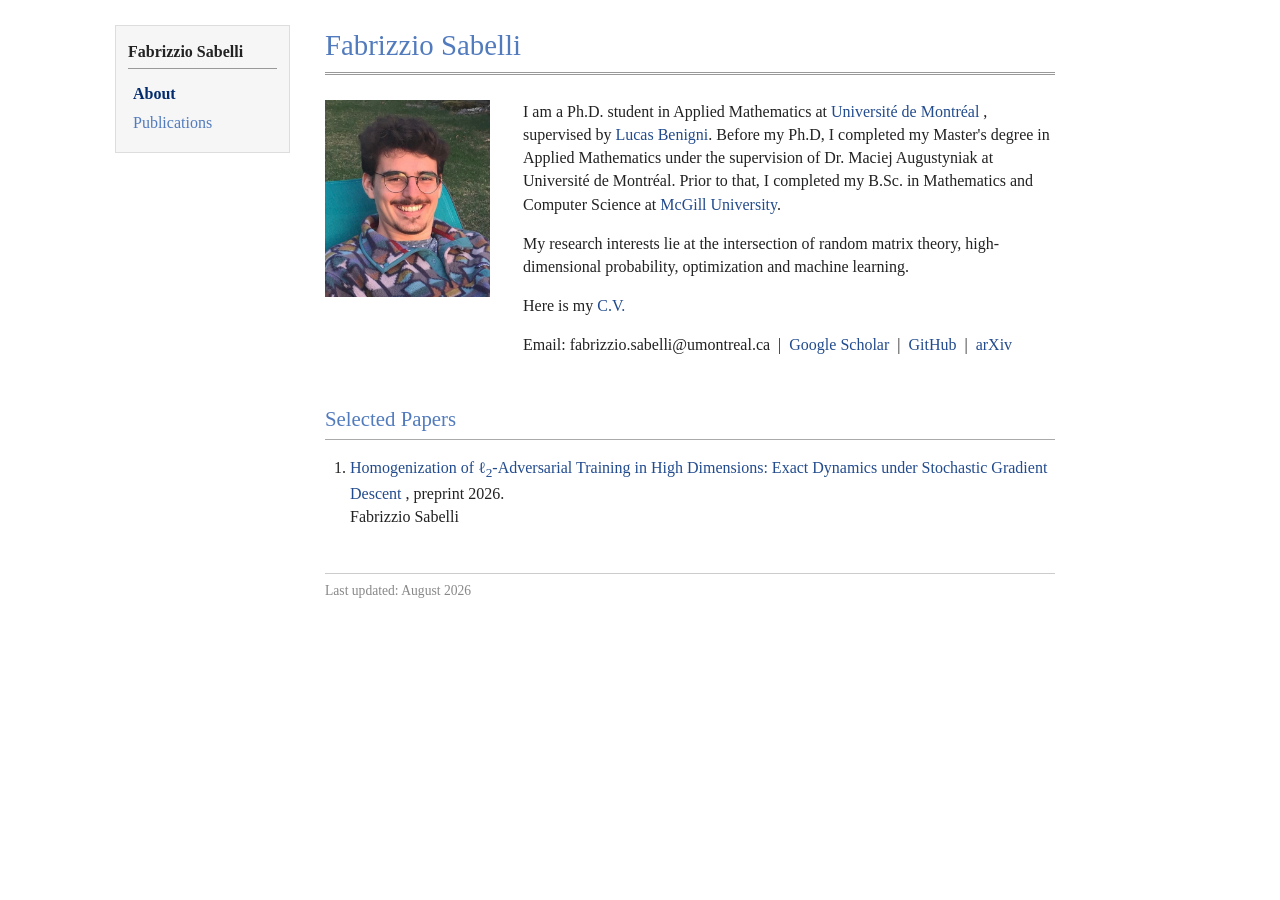
==== index.html @ 513eb80b "Update index.html" ====
<!DOCTYPE html>
<html lang="en">
<head>
    <meta charset="UTF-8">
    <meta name="viewport" content="width=device-width, initial-scale=1">

    <title>Fabrizzio Sabelli</title>

    <link rel="stylesheet" href="jemdoc.css">
</head>

<body>
<div class="page">

    <nav class="sidebar">
        <div class="menu-title">Fabrizzio Sabelli</div>

        <a class="current" href="index.html">About</a>
        <a href="publications.html">Publications</a>
    </nav>

    <main>
        <h1>Fabrizzio Sabelli</h1>

        <section class="profile">
            <img src="picture.jpeg" alt="Photograph of Fabrizzio Sabelli">

            <div>
                <p>
                    I am a Ph.D. student in Applied Mathematics at
                    <a href="https://www.umontreal.ca/" target="_blank"
            rel="noopener noreferrer">
                        Université de Montréal
                    </a>,
                    supervised by
                    <a href="https://dms.umontreal.ca/~benignil/" target="_blank"
            rel="noopener noreferrer">
                        Lucas Benigni</a>. Before my Ph.D, I completed my Master's degree in Applied Mathematics 
                  under the supervision of Dr. Maciej Augustyniak at Université de Montréal. Prior to that, I completed my B.Sc. 
                  in Mathematics and Computer Science at <a href="https://www.mcgill.ca/" target="_blank"
            rel="noopener noreferrer">
                    McGill University</a>.
                </p>

                <p>
                    My research interests lie at the intersection of random matrix theory, high-dimensional probability, optimization and machine learning. 
                </p>

                <p>
                    Here is my <a href="cv.pdf target="_blank"
            rel="noopener noreferrer">C.V.</a> 
                </p>

                <p>
                    Email: fabrizzio.sabelli@umontreal.ca
                    &nbsp;|&nbsp;
                    <a href="https://scholar.google.com/citations?user=1yBnsJMAAAAJ&hl=en" target="_blank"
            rel="noopener noreferrer">Google Scholar</a>
                    &nbsp;|&nbsp;
                    <a href="https://github.com/FabrizzioSabelli" target="_blank"
            rel="noopener noreferrer">GitHub</a>
                    &nbsp;|&nbsp;
                    <a href="https://arxiv.org/search/math?searchtype=author&query=Sabelli,+F" target="_blank"
            rel="noopener noreferrer">arXiv</a>
                </p>
            </div>
        </section>

        <h2>Selected Papers</h2>

        <ol class="publications">
            <li>
        <a
            href="https://arxiv.org/abs/2607.00207"
            target="_blank"
            rel="noopener noreferrer"
        >
            Homogenization of ℓ<sub>2</sub>-Adversarial Training in High Dimensions:
            Exact Dynamics under Stochastic Gradient Descent
        </a>, preprint 2026.
    <br>
    Fabrizzio Sabelli
    <br>

    
</li>
        </ol>

        

        <footer>
            Last updated: August 2026
        </footer>
    </main>

</div>
</body>
</html>
---- jemdoc.css ----
/* Simple academic website inspired by the classic Jemdoc layout */

* {
    box-sizing: border-box;
}

body {
    margin: 0;
    background: white;
    color: #222;
    font-family: Georgia, "Times New Roman", serif;
    font-size: 16px;
    line-height: 1.45;
}

.page {
    display: grid;
    grid-template-columns: 175px minmax(0, 800px);
    max-width: 1050px;
    min-height: 100vh;
    margin: 0 auto;
}

.sidebar {
    align-self: start;
    margin-top: 25px;
    padding: 14px 12px;
    background: #f6f6f6;
    border: 1px solid #dddddd;
}

.menu-title {
    margin-bottom: 10px;
    padding-bottom: 5px;
    border-bottom: 1px solid #999999;
    font-weight: bold;
}

.sidebar a {
    display: block;
    padding: 3px 5px;
    color: #527bbd;
    text-decoration: none;
}

.sidebar a:hover {
    text-decoration: underline;
}

.sidebar a.current {
    color: #022b6d;
    font-weight: bold;
}

main {
    padding: 25px 35px 50px;
}

h1,
h2 {
    color: #527bbd;
    font-weight: normal;
}

h1 {
    margin: 0 0 25px;
    padding-bottom: 5px;
    border-bottom: 3px double #999999;
    font-size: 1.8rem;
}

h2 {
    margin-top: 32px;
    margin-bottom: 14px;
    padding-bottom: 4px;
    border-bottom: 1px solid #aaaaaa;
    font-size: 1.3rem;
}

a {
    color: #224b8d;
    text-decoration: none;
}

a:hover {
    text-decoration: underline;
}

.profile {
    display: grid;
    grid-template-columns: 170px 1fr;
    gap: 28px;
    align-items: start;
}

.profile img {
    width: 165px;
    max-width: 100%;
    height: auto;
}

.profile p:first-child {
    margin-top: 0;
}

.publications {
    padding-left: 25px;
}

.publications li {
    margin-bottom: 17px;
}

.paper-title {
    font-weight: bold;
}

.paper-links {
    margin-top: 3px;
    font-size: 0.95rem;
}

.news-item {
    display: grid;
    grid-template-columns: 100px 1fr;
    gap: 15px;
    margin-bottom: 10px;
}

.news-date {
    color: #666666;
    white-space: nowrap;
}

footer {
    margin-top: 45px;
    padding-top: 7px;
    border-top: 1px solid #cccccc;
    color: #888888;
    font-size: 0.85rem;
}

@media (max-width: 700px) {
    .page {
        display: block;
    }

    .sidebar {
        display: flex;
        flex-wrap: wrap;
        gap: 12px;
        margin: 0;
        border-right: none;
        border-left: none;
    }

    .menu-title {
        width: 100%;
        margin-bottom: 0;
    }

    .sidebar a {
        display: inline-block;
    }

    main {
        padding: 25px 20px 40px;
    }

    .profile {
        grid-template-columns: 1fr;
    }

    .profile img {
        width: 150px;
    }

    .news-item {
        grid-template-columns: 1fr;
        gap: 1px;
    }
}
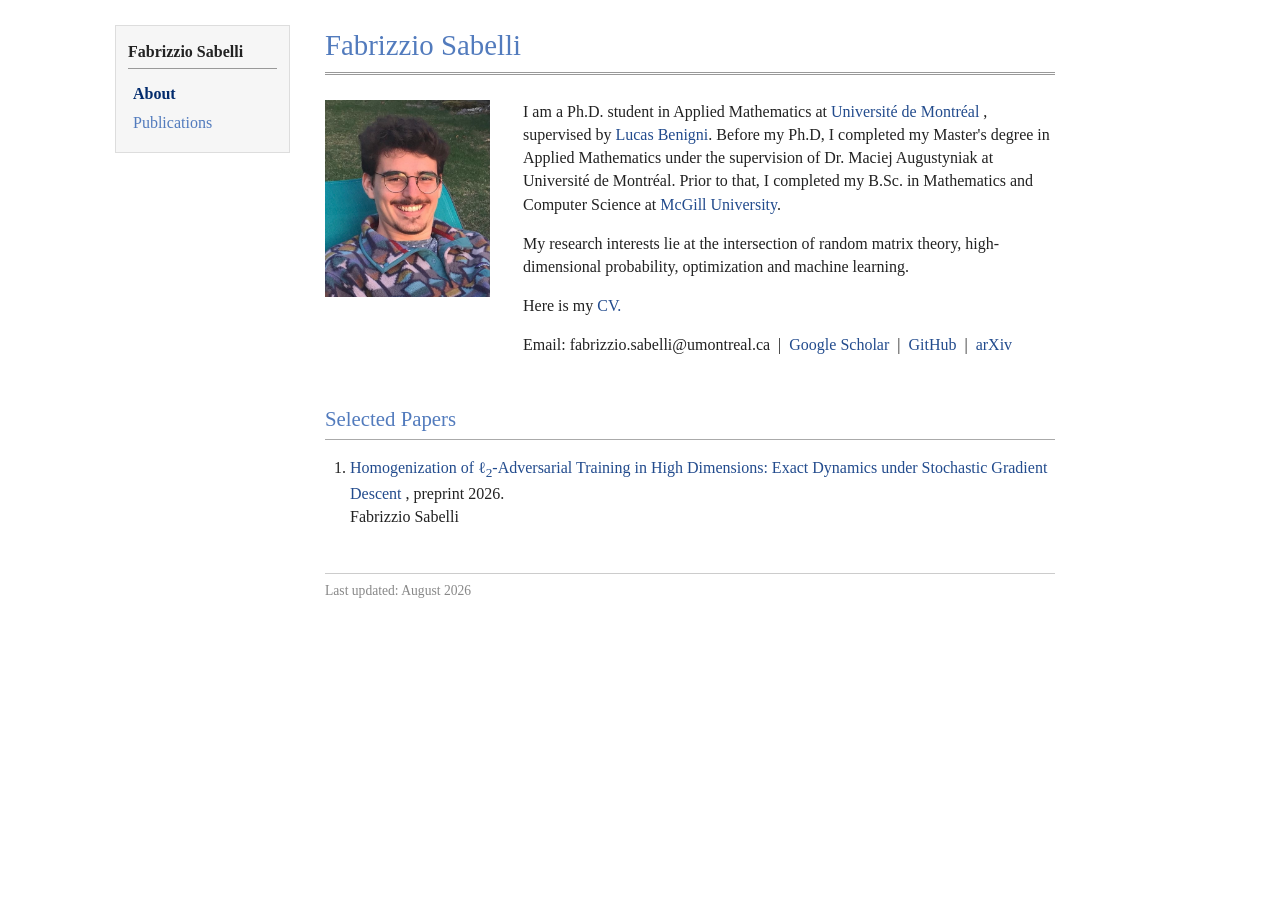
==== commit b817d653: "Update index.html" ====
--- a/index.html
+++ b/index.html
@@ -48,7 +48,7 @@
 
                 <p>
                     Here is my <a href="cv.pdf target="_blank"
-            rel="noopener noreferrer">C.V.</a> 
+            rel="noopener noreferrer">CV.</a> 
                 </p>
 
                 <p>
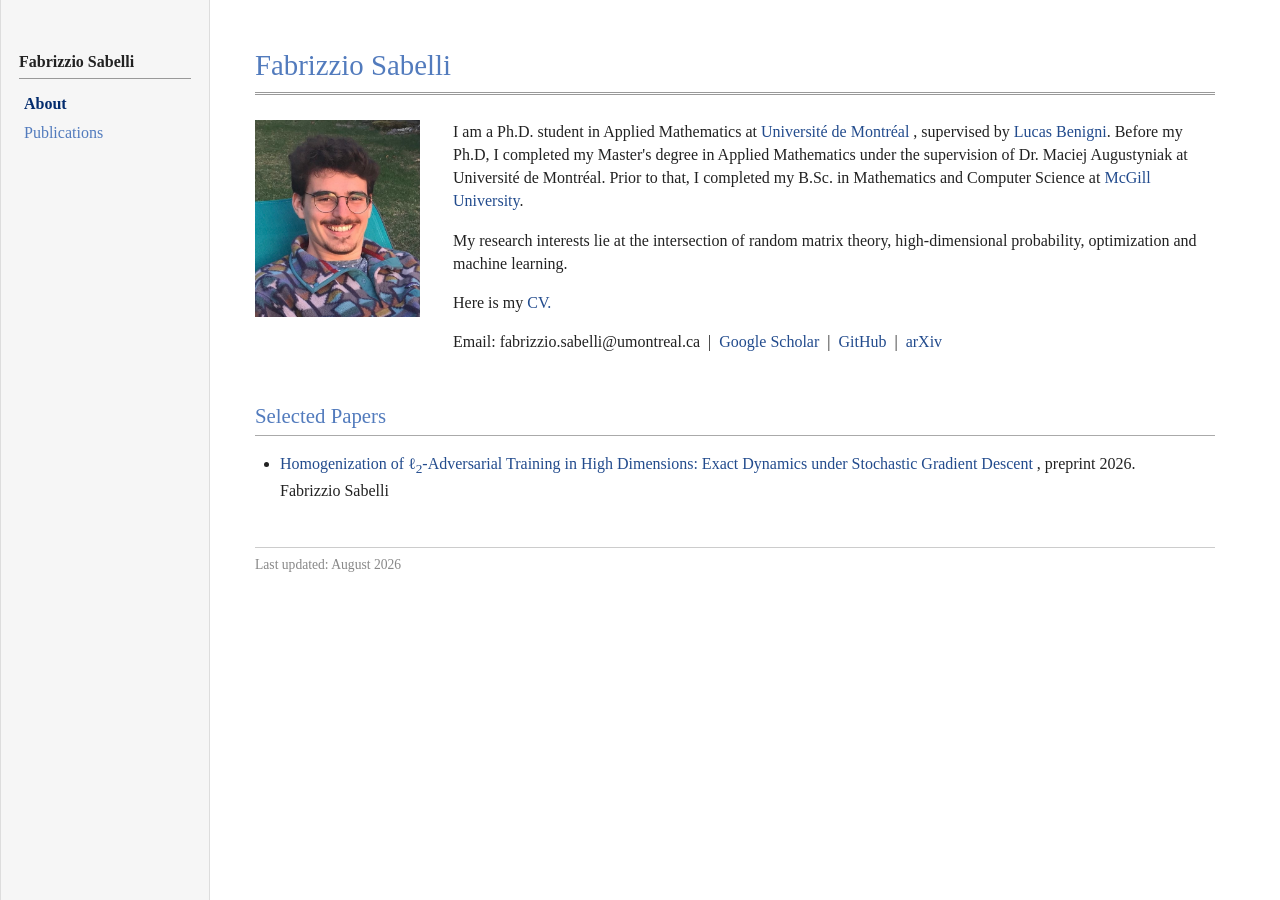
==== commit 3a1a6825: "Update index.html" ====
--- a/index.html
+++ b/index.html
@@ -68,7 +68,7 @@
 
         <h2>Selected Papers</h2>
 
-        <ol class="publications">
+        <ul class="publications">
             <li>
         <a
             href="https://arxiv.org/abs/2607.00207"
@@ -84,7 +84,7 @@
 
     
 </li>
-        </ol>
+        </ul>
 
         
 
--- a/jemdoc.css
+++ b/jemdoc.css
@@ -15,18 +15,17 @@
 
 .page {
     display: grid;
-    grid-template-columns: 175px minmax(0, 800px);
-    max-width: 1050px;
+    grid-template-columns: 210px minmax(0, 1050px);
+    max-width: 1320px;
     min-height: 100vh;
     margin: 0 auto;
 }
 
 .sidebar {
-    align-self: start;
-    margin-top: 25px;
-    padding: 14px 12px;
+    padding: 50px 18px;
     background: #f6f6f6;
-    border: 1px solid #dddddd;
+    border-left: 1px solid #dddddd;
+    border-right: 1px solid #dddddd;
 }
 
 .menu-title {
@@ -53,7 +52,7 @@
 }
 
 main {
-    padding: 25px 35px 50px;
+    padding: 45px 45px 60px;
 }
 
 h1,
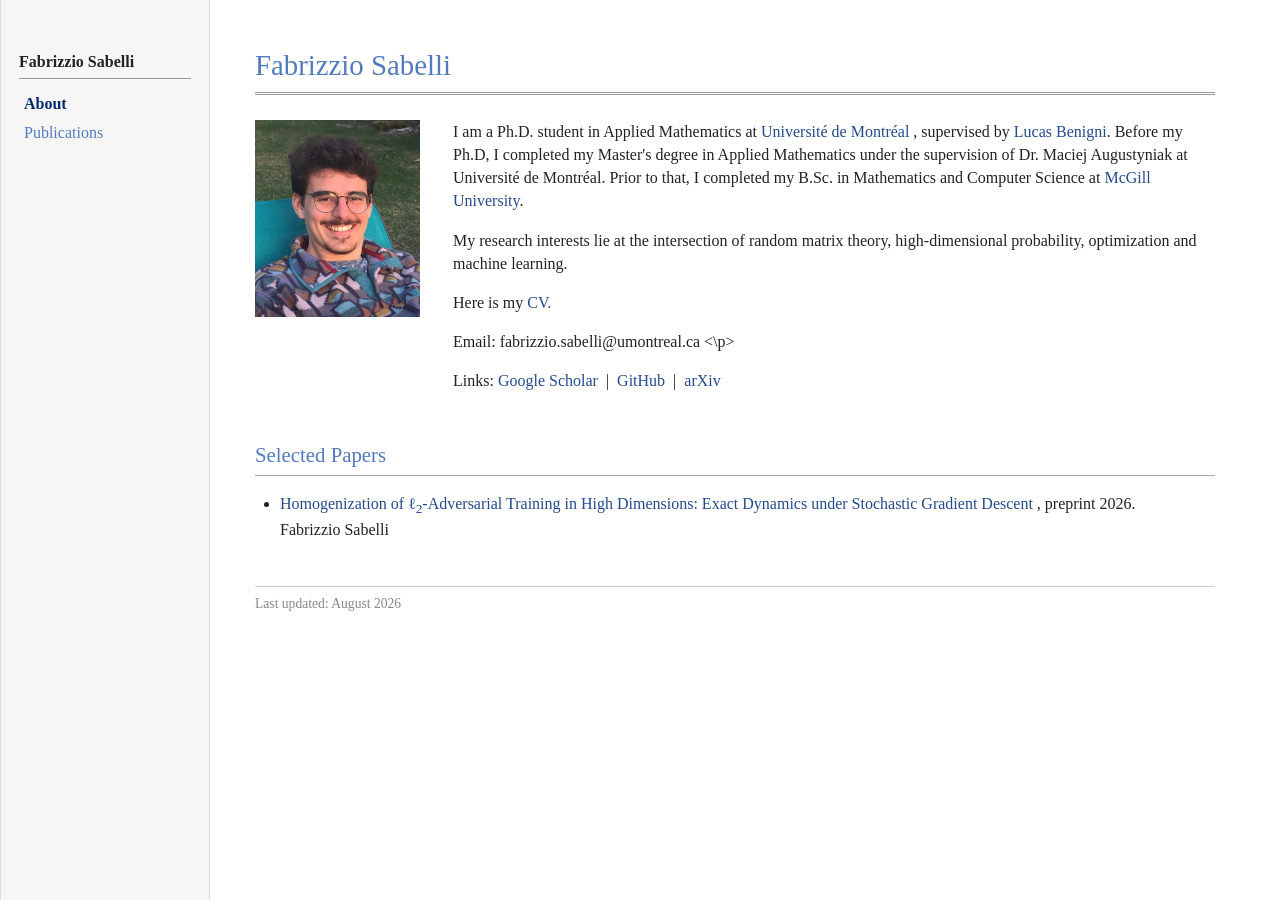
==== commit 10e5de6b: "Update index.html" ====
--- a/index.html
+++ b/index.html
@@ -53,8 +53,9 @@
 
                 <p>
                     Email: fabrizzio.sabelli@umontreal.ca
-                    &nbsp;|&nbsp;
-                    <a href="https://scholar.google.com/citations?user=1yBnsJMAAAAJ&hl=en" target="_blank"
+                <\p>
+                <p>
+                Links: <a href="https://scholar.google.com/citations?user=1yBnsJMAAAAJ&hl=en" target="_blank"
             rel="noopener noreferrer">Google Scholar</a>
                     &nbsp;|&nbsp;
                     <a href="https://github.com/FabrizzioSabelli" target="_blank"
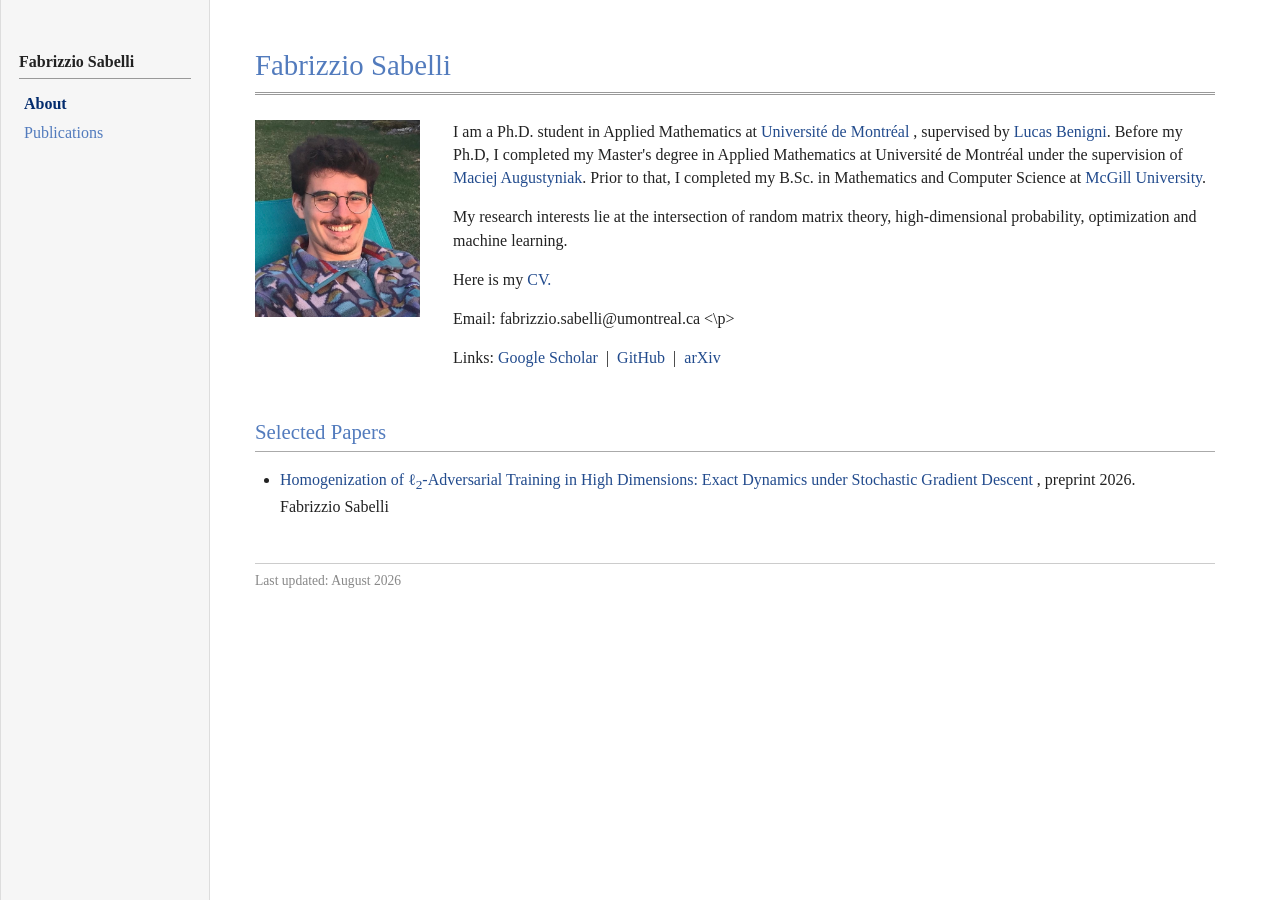
==== commit cd94e7dc: "Update index.html" ====
--- a/index.html
+++ b/index.html
@@ -35,8 +35,11 @@
                     supervised by
                     <a href="https://dms.umontreal.ca/~benignil/" target="_blank"
             rel="noopener noreferrer">
-                        Lucas Benigni</a>. Before my Ph.D, I completed my Master's degree in Applied Mathematics 
-                  under the supervision of Dr. Maciej Augustyniak at Université de Montréal. Prior to that, I completed my B.Sc. 
+                        Lucas Benigni</a>. Before my Ph.D, I completed my Master's degree in Applied Mathematics at Université de Montréal
+                  under the supervision of 
+                    <a href="https://sites.google.com/site/0augusty0/" target="_blank"
+            rel="noopener noreferrer">
+                        Maciej Augustyniak</a>. Prior to that, I completed my B.Sc. 
                   in Mathematics and Computer Science at <a href="https://www.mcgill.ca/" target="_blank"
             rel="noopener noreferrer">
                     McGill University</a>.
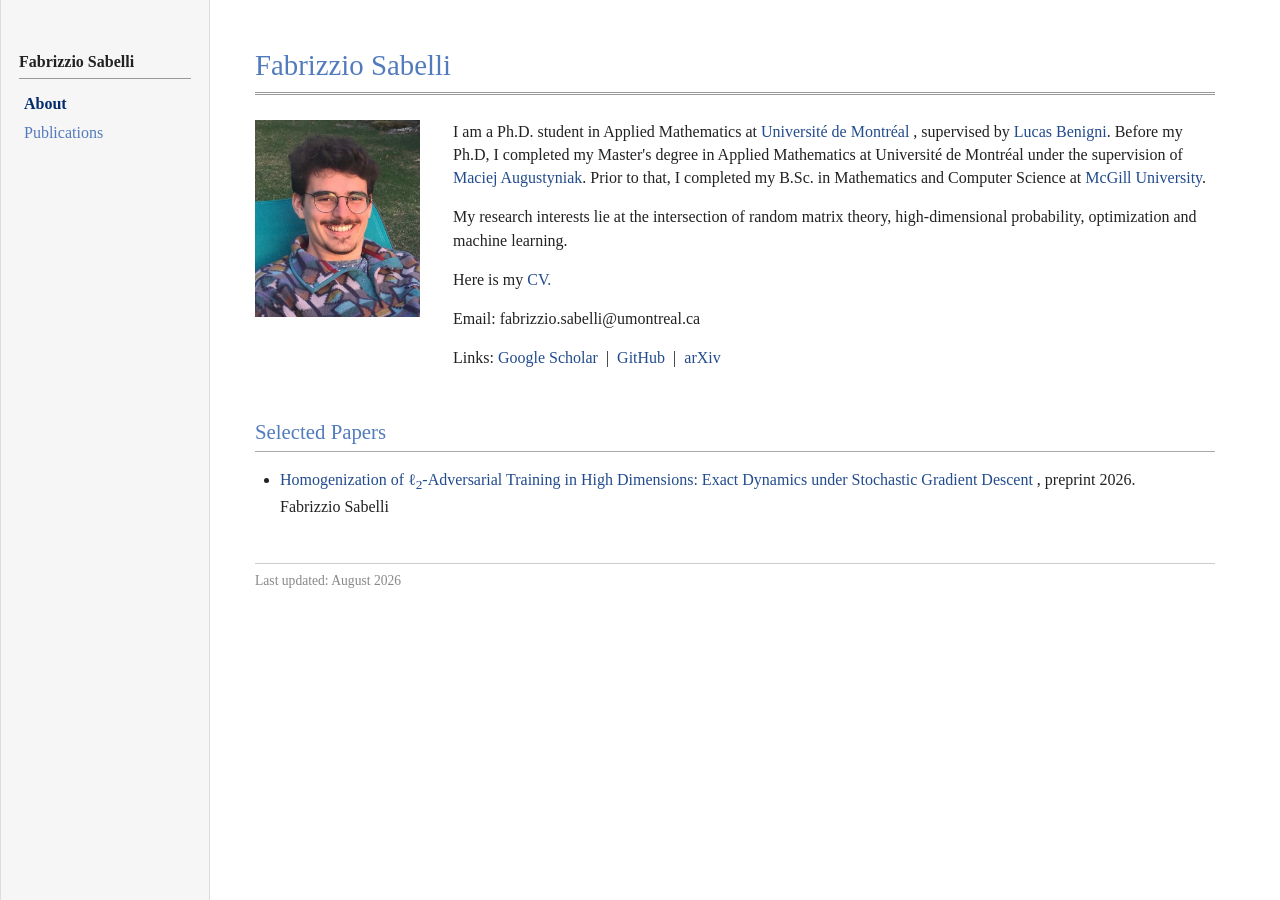
==== commit d2db150c: "Update index.html" ====
--- a/index.html
+++ b/index.html
@@ -56,7 +56,7 @@
 
                 <p>
                     Email: fabrizzio.sabelli@umontreal.ca
-                <\p>
+                </p>
                 <p>
                 Links: <a href="https://scholar.google.com/citations?user=1yBnsJMAAAAJ&hl=en" target="_blank"
             rel="noopener noreferrer">Google Scholar</a>
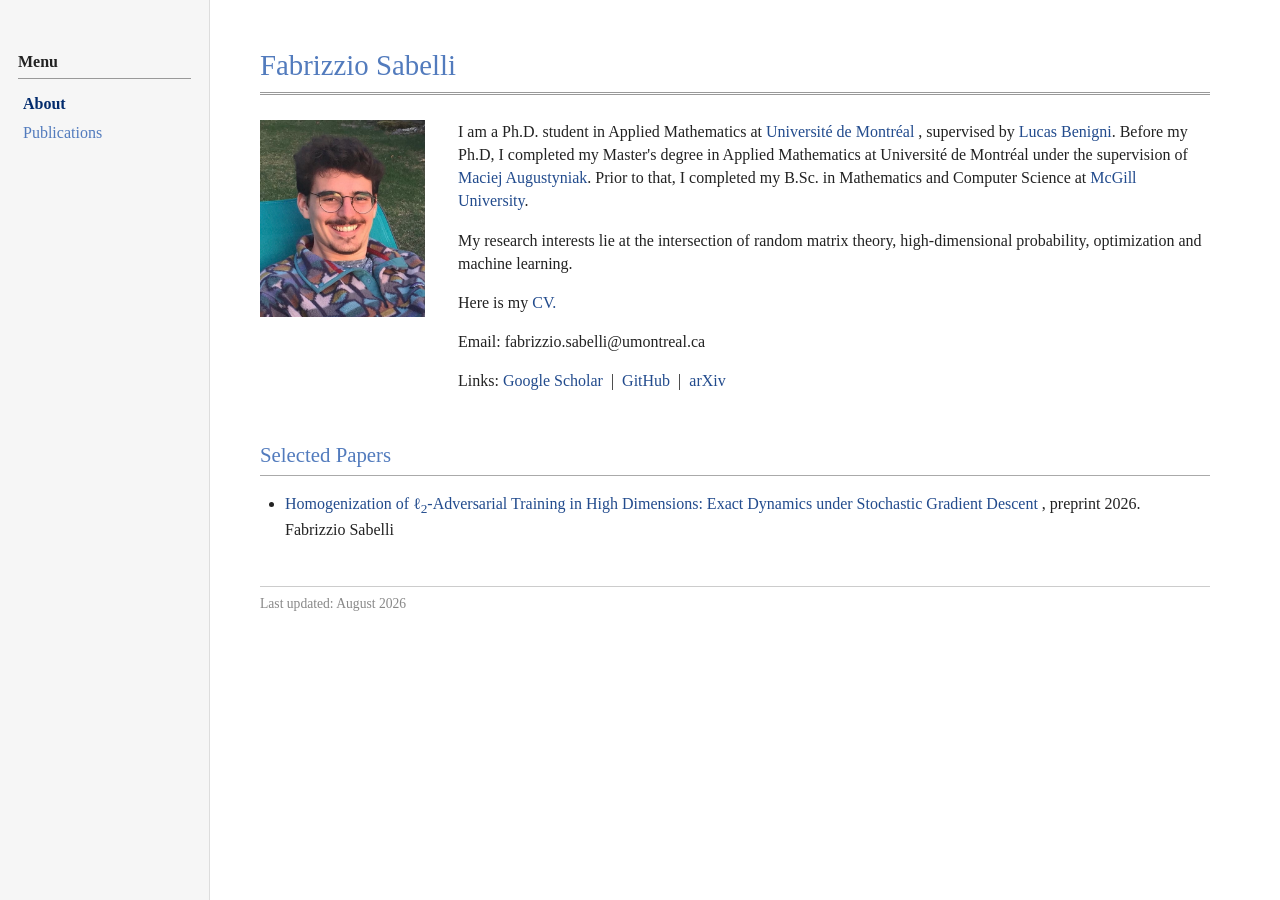
==== commit 99783591: "Update index.html" ====
--- a/index.html
+++ b/index.html
@@ -13,7 +13,7 @@
 <div class="page">
 
     <nav class="sidebar">
-        <div class="menu-title">Fabrizzio Sabelli</div>
+        <div class="menu-title">Menu</div>
 
         <a class="current" href="index.html">About</a>
         <a href="publications.html">Publications</a>
--- a/jemdoc.css
+++ b/jemdoc.css
@@ -16,15 +16,14 @@
 .page {
     display: grid;
     grid-template-columns: 210px minmax(0, 1050px);
-    max-width: 1320px;
     min-height: 100vh;
-    margin: 0 auto;
+    margin: 0;
+    width: 100%;
 }
 
 .sidebar {
     padding: 50px 18px;
     background: #f6f6f6;
-    border-left: 1px solid #dddddd;
     border-right: 1px solid #dddddd;
 }
 
@@ -52,7 +51,7 @@
 }
 
 main {
-    padding: 45px 45px 60px;
+    padding: 45px 50px 60px;
 }
 
 h1,
@@ -167,11 +166,16 @@
     }
 
     .profile {
-        grid-template-columns: 1fr;
+    display: grid;
+    grid-template-columns: 240px minmax(0, 1fr);
+    gap: 40px;
+    align-items: start;
     }
-
+    
     .profile img {
-        width: 150px;
+        width: 240px;
+        max-width: 100%;
+        height: auto;
     }
 
     .news-item {
